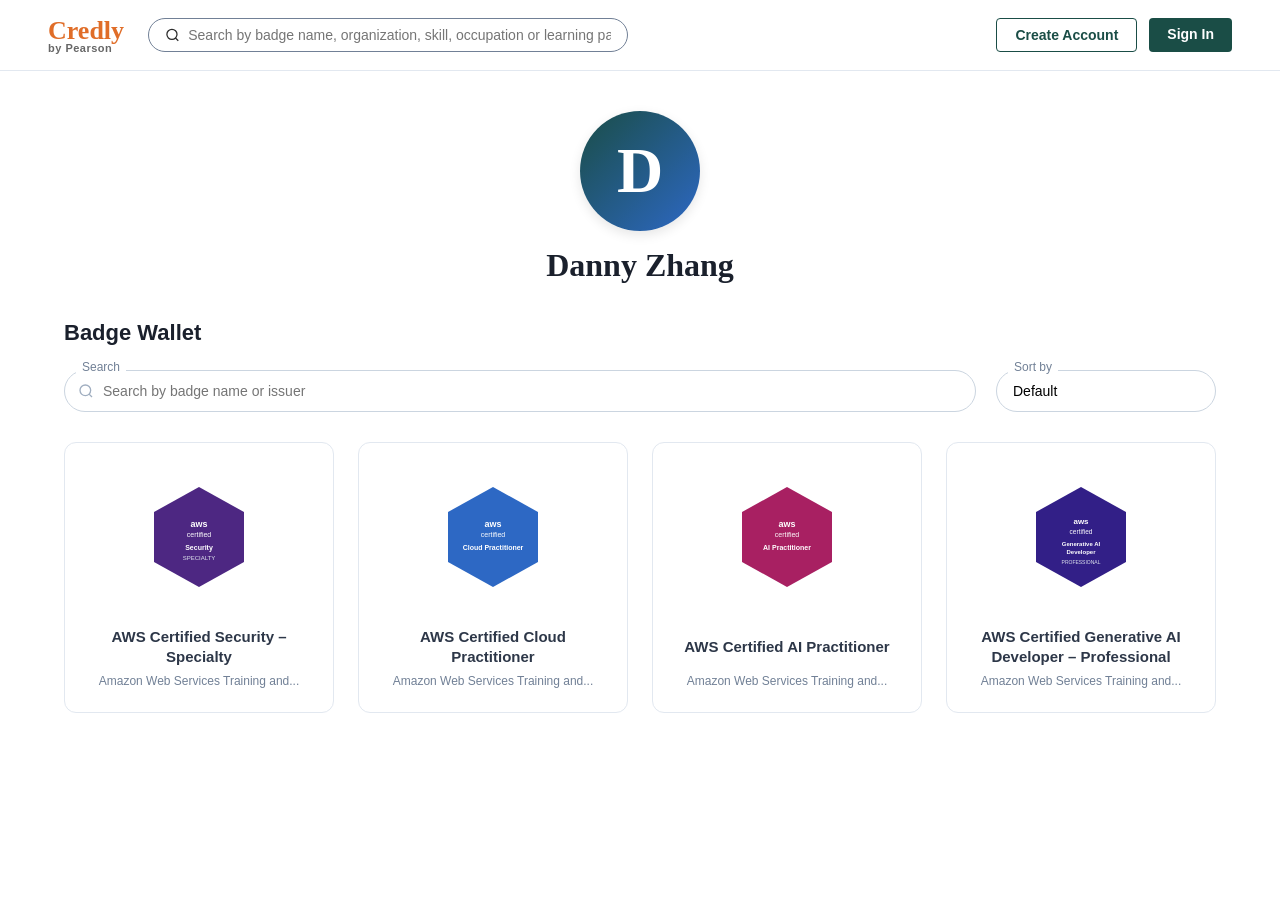
==== index.html @ 785bf1d0 "Add files via upload" ====
<!DOCTYPE html>
<html lang="en">
<head>
  <meta charset="UTF-8">
  <meta name="viewport" content="width=device-width, initial-scale=1.0">
  <title>Matthew Purcell - Credly Profile</title>
  <style>
    * {
      box-sizing: border-box;
      margin: 0;
      padding: 0;
    }
    body {
      font-family: -apple-system, BlinkMacSystemFont, "Segoe UI", Roboto, Helvetica, Arial, sans-serif;
      color: #2b2b2b;
      background-color: #ffffff;
      padding-bottom: 60px;
    }
    header {
      display: flex;
      justify-content: space-between;
      align-items: center;
      padding: 16px 48px;
      border-bottom: 1px solid #e2e8f0;
    }
    .brand-section {
      display: flex;
      align-items: center;
      gap: 24px;
    }
    .logo {
      font-weight: 800;
      font-size: 26px;
      color: #e06d28;
      text-decoration: none;
      font-family: Georgia, serif;
    }
    .logo span {
      font-size: 11px;
      display: block;
      color: #666;
      font-family: sans-serif;
      letter-spacing: 0.5px;
      margin-top: -4px;
    }
    .search-bar-header {
      display: flex;
      align-items: center;
      border: 1px solid #718096;
      border-radius: 20px;
      padding: 8px 16px;
      width: 480px;
      background: #fff;
    }
    .search-bar-header input {
      border: none;
      outline: none;
      width: 100%;
      margin-left: 8px;
      font-size: 14px;
      color: #4a5568;
    }
    .auth-buttons {
      display: flex;
      gap: 12px;
    }
    .btn-outline {
      padding: 8px 18px;
      border: 1.5px solid #1a4d46;
      color: #1a4d46;
      border-radius: 4px;
      font-weight: 600;
      text-decoration: none;
      font-size: 14px;
    }
    .btn-solid {
      padding: 8px 18px;
      background-color: #1a4d46;
      color: #ffffff;
      border-radius: 4px;
      font-weight: 600;
      text-decoration: none;
      font-size: 14px;
    }
    .profile-container {
      text-align: center;
      padding: 40px 20px 30px;
    }
    .profile-name {
      font-family: Georgia, serif;
      font-size: 32px;
      font-weight: 700;
      color: #1a202c;
      margin-bottom: 6px;
    }
    .profile-title {
      font-size: 15px;
      color: #4a5568;
      margin-bottom: 12px;
      font-weight: 500;
    }
    .social-icon {
      display: inline-flex;
      align-items: center;
      justify-content: center;
      width: 20px;
      height: 20px;
      background-color: #0077b5;
      color: white;
      border-radius: 2px;
      font-size: 12px;
      font-weight: bold;
      text-decoration: none;
    }
    .content-section {
      max-width: 1200px;
      margin: 0 auto;
      padding: 0 24px;
    }
    .section-title {
      font-size: 22px;
      font-weight: 700;
      color: #1a202c;
      margin-bottom: 24px;
    }
    .controls-row {
      display: flex;
      justify-content: space-between;
      gap: 20px;
      margin-bottom: 30px;
    }
    .search-filter-box {
      flex: 1;
      position: relative;
    }
    .search-filter-box label {
      position: absolute;
      top: -10px;
      left: 12px;
      background: white;
      padding: 0 6px;
      font-size: 12px;
      color: #718096;
    }
    .search-filter-input {
      width: 100%;
      padding: 12px 14px 12px 38px;
      border: 1px solid #cbd5e0;
      border-radius: 24px;
      font-size: 14px;
      outline: none;
    }
    .search-icon {
      position: absolute;
      left: 14px;
      top: 50%;
      transform: translateY(-50%);
      color: #a0aec0;
    }
    .sort-box {
      position: relative;
      width: 220px;
    }
    .sort-box label {
      position: absolute;
      top: -10px;
      left: 12px;
      background: white;
      padding: 0 6px;
      font-size: 12px;
      color: #718096;
    }
    .avatar-letter {
      width: 120px;
    height: 120px;
    border-radius: 50%;

    background: linear-gradient(135deg, #1a4d46 0%, #2d68c4 100%);
    color: #ffffff;

    font-family: Georgia, serif;
    font-size: 64px;
    font-weight: bold;

    display: flex;
    align-items: center;
    justify-content: center;

    /* Center above Danny Zhang */
    margin: 0 auto 16px;

    box-shadow: 0 4px 12px rgba(0, 0, 0, 0.1);
    }
    .sort-select {
      width: 100%;
      padding: 12px 16px;
      border: 1px solid #cbd5e0;
      border-radius: 24px;
      font-size: 14px;
      outline: none;
      background: white;
      appearance: none;
      cursor: pointer;
    }
    .badge-grid {
      display: grid;
      grid-template-columns: repeat(auto-fill, minmax(250px, 1fr));
      gap: 24px;
    }
    .badge-card {
      border: 1px solid #e2e8f0;
      border-radius: 12px;
      padding: 24px 20px;
      text-align: center;
      text-decoration: none;
      color: inherit;
      transition: transform 0.2s, box-shadow 0.2s;
      background: #ffffff;
      display: flex;
      flex-direction: column;
      align-items: center;
      justify-content: space-between;
    }
    .badge-card:hover {
      transform: translateY(-4px);
      box-shadow: 0 10px 20px rgba(0, 0, 0, 0.08);
    }
    .badge-icon-wrap {
      height: 140px;
      display: flex;
      align-items: center;
      justify-content: center;
      margin-bottom: 20px;
      width: 100%;
    }
    .badge-title {
      font-size: 15px;
      font-weight: 700;
      color: #2d3748;
      margin-bottom: 8px;
      line-height: 1.3;
    }
    .badge-issuer {
      font-size: 12px;
      color: #718096;
    }
  </style>
</head>
<body>

  <header>
    <div class="brand-section">
      <a href="#" class="logo">Credly<span>by Pearson</span></a>
      <div class="search-bar-header">
        <svg width="16" height="16" fill="none" stroke="currentColor" stroke-width="2" viewBox="0 0 24 24"><circle cx="11" cy="11" r="8"/><path d="m21 21-4.35-4.35"/></svg>
        <input type="text" placeholder="Search by badge name, organization, skill, occupation or learning pathway">
      </div>
    </div>
    <div class="auth-buttons">
      <a href="#" class="btn-outline">Create Account</a>
      <a href="#" class="btn-solid">Sign In</a>
    </div>
  </header>

  <section class="profile-container">
    <div class="avatar-letter">D</div>
    <h1 class="profile-name">Danny Zhang</h1>
  </section>

  <section class="content-section">
    <h2 class="section-title">Badge Wallet</h2>

    <div class="controls-row">
      <div class="search-filter-box">
        <label>Search</label>
        <svg class="search-icon" width="16" height="16" fill="none" stroke="currentColor" stroke-width="2" viewBox="0 0 24 24"><circle cx="11" cy="11" r="8"/><path d="m21 21-4.35-4.35"/></svg>
        <input type="text" id="badgeSearch" class="search-filter-input" placeholder="Search by badge name or issuer" onkeyup="filterBadges()">
      </div>
      <div class="sort-box">
        <label>Sort by</label>
        <select class="sort-select">
          <option>Default</option>
          <option>Name A-Z</option>
          <option>Newest</option>
        </select>
      </div>
    </div>

    <div class="badge-grid" id="badgeGrid">
      <a href="./aws_security_specialty_credly_files/index.html" class="badge-card" data-name="AWS Certified Security – Specialty">
        <div class="badge-icon-wrap">
          <svg width="100" height="110" viewBox="0 0 100 110">
            <polygon points="50,5 95,30 95,80 50,105 5,80 5,30" fill="#4d2782" />
            <text x="50" y="45" font-size="9" fill="white" font-weight="bold" text-anchor="middle">aws</text>
            <text x="50" y="55" font-size="7" fill="white" text-anchor="middle">certified</text>
            <text x="50" y="68" font-size="7" fill="white" font-weight="bold" text-anchor="middle">Security</text>
            <text x="50" y="78" font-size="6" fill="#e2e8f0" text-anchor="middle">SPECIALTY</text>
          </svg>
        </div>
        <div class="badge-title">AWS Certified Security – Specialty</div>
        <div class="badge-issuer">Amazon Web Services Training and...</div>
      </a>

      <a href="./aws_cloud_practitioner_credly_files/index.html" class="badge-card" data-name="AWS Certified Cloud Practitioner">
        <div class="badge-icon-wrap">
          <svg width="100" height="110" viewBox="0 0 100 110">
            <polygon points="50,5 95,30 95,80 50,105 5,80 5,30" fill="#2d68c4" />
            <text x="50" y="45" font-size="9" fill="white" font-weight="bold" text-anchor="middle">aws</text>
            <text x="50" y="55" font-size="7" fill="white" text-anchor="middle">certified</text>
            <text x="50" y="68" font-size="7" fill="white" font-weight="bold" text-anchor="middle">Cloud Practitioner</text>
          </svg>
        </div>
        <div class="badge-title">AWS Certified Cloud Practitioner</div>
        <div class="badge-issuer">Amazon Web Services Training and...</div>
      </a>

      <a href="./aws_ai_practitioner_credly_files/index.html" class="badge-card" data-name="AWS Certified AI Practitioner">
        <div class="badge-icon-wrap">
          <svg width="100" height="110" viewBox="0 0 100 110">
            <polygon points="50,5 95,30 95,80 50,105 5,80 5,30" fill="#a82062" />
            <text x="50" y="45" font-size="9" fill="white" font-weight="bold" text-anchor="middle">aws</text>
            <text x="50" y="55" font-size="7" fill="white" text-anchor="middle">certified</text>
            <text x="50" y="68" font-size="7" fill="white" font-weight="bold" text-anchor="middle">AI Practitioner</text>
          </svg>
        </div>
        <div class="badge-title">AWS Certified AI Practitioner</div>
        <div class="badge-issuer">Amazon Web Services Training and...</div>
      </a>

      <a href="./aws_ai_professional_credly_files/index.html" class="badge-card" data-name="AWS Certified Generative AI Developer - Professional">
        <div class="badge-icon-wrap">
          <svg width="100" height="110" viewBox="0 0 100 110">
            <polygon points="50,5 95,30 95,80 50,105 5,80 5,30" fill="#321f87" />
            <text x="50" y="42" font-size="8" fill="white" font-weight="bold" text-anchor="middle">aws</text>
            <text x="50" y="52" font-size="6.5" fill="white" text-anchor="middle">certified</text>
            <text x="50" y="64" font-size="6" fill="white" font-weight="bold" text-anchor="middle">Generative AI</text>
            <text x="50" y="72" font-size="6" fill="white" font-weight="bold" text-anchor="middle">Developer</text>
            <text x="50" y="82" font-size="5" fill="#e2e8f0" text-anchor="middle">PROFESSIONAL</text>
          </svg>
        </div>
        <div class="badge-title">AWS Certified Generative AI Developer – Professional</div>
        <div class="badge-issuer">Amazon Web Services Training and...</div>
      </a>
    </div>
  </section>

  <script>
    function filterBadges() {
      const query = document.getElementById('badgeSearch').value.toLowerCase();
      const cards = document.querySelectorAll('.badge-card');
      cards.forEach(card => {
        const title = card.getAttribute('data-name').toLowerCase();
        if (title.includes(query)) {
          card.style.display = 'flex';
        } else {
          card.style.display = 'none';
        }
      });
    }
  </script>
</body>
</html>
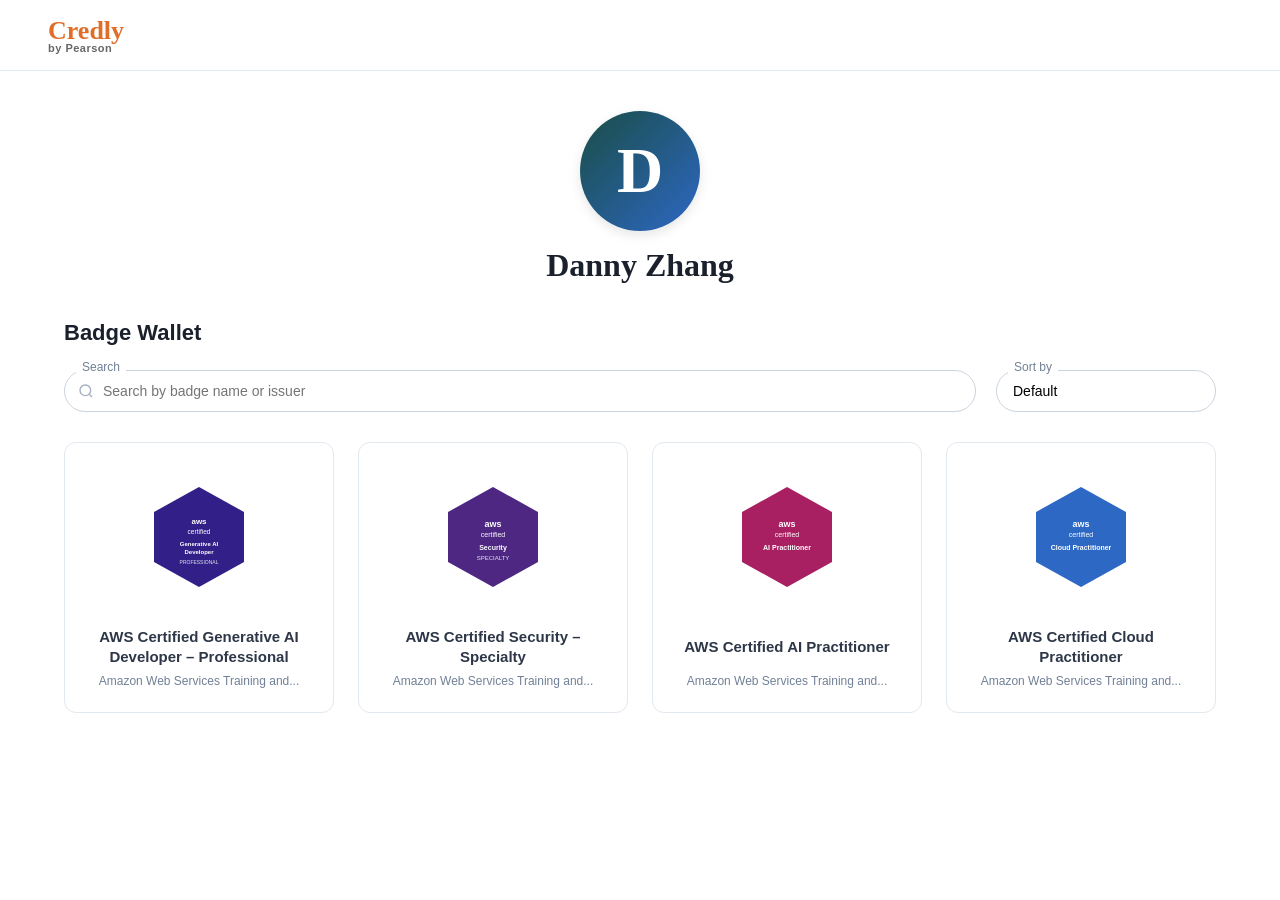
==== commit f3cc10f3: "tst" ====
--- a/index.html
+++ b/index.html
@@ -251,14 +251,6 @@
   <header>
     <div class="brand-section">
       <a href="#" class="logo">Credly<span>by Pearson</span></a>
-      <div class="search-bar-header">
-        <svg width="16" height="16" fill="none" stroke="currentColor" stroke-width="2" viewBox="0 0 24 24"><circle cx="11" cy="11" r="8"/><path d="m21 21-4.35-4.35"/></svg>
-        <input type="text" placeholder="Search by badge name, organization, skill, occupation or learning pathway">
-      </div>
-    </div>
-    <div class="auth-buttons">
-      <a href="#" class="btn-outline">Create Account</a>
-      <a href="#" class="btn-solid">Sign In</a>
     </div>
   </header>
 
@@ -278,10 +270,9 @@
       </div>
       <div class="sort-box">
         <label>Sort by</label>
-        <select class="sort-select">
-          <option>Default</option>
-          <option>Name A-Z</option>
-          <option>Newest</option>
+        <select class="sort-select" id="badgeSort" onchange="sortBadges()">
+          <option value="default">Default</option>
+  <option value="name-az">Name A-Z</option>
         </select>
       </div>
     </div>
@@ -345,18 +336,53 @@
   </section>
 
   <script>
-    function filterBadges() {
-      const query = document.getElementById('badgeSearch').value.toLowerCase();
-      const cards = document.querySelectorAll('.badge-card');
-      cards.forEach(card => {
-        const title = card.getAttribute('data-name').toLowerCase();
-        if (title.includes(query)) {
-          card.style.display = 'flex';
-        } else {
-          card.style.display = 'none';
-        }
+    // Default order: newest to oldest
+const defaultBadgeOrder = [
+  'AWS Certified Generative AI Developer - Professional',
+  'AWS Certified Security – Specialty',
+  'AWS Certified AI Practitioner',
+  'AWS Certified Cloud Practitioner'
+];
+
+function sortBadges() {
+  const grid = document.getElementById('badgeGrid');
+  const cards = Array.from(grid.querySelectorAll('.badge-card'));
+  const sortValue = document.getElementById('badgeSort').value;
+
+  cards.sort((a, b) => {
+    const nameA = a.getAttribute('data-name');
+    const nameB = b.getAttribute('data-name');
+
+    if (sortValue === 'name-az') {
+      return nameA.localeCompare(nameB, undefined, {
+        sensitivity: 'base'
       });
     }
+
+    return defaultBadgeOrder.indexOf(nameA) -
+           defaultBadgeOrder.indexOf(nameB);
+  });
+
+  cards.forEach(card => grid.appendChild(card));
+
+  filterBadges();
+}
+
+function filterBadges() {
+  const query = document
+    .getElementById('badgeSearch')
+    .value.toLowerCase();
+
+  const cards = document.querySelectorAll('.badge-card');
+
+  cards.forEach(card => {
+    const title = card.getAttribute('data-name').toLowerCase();
+    card.style.display = title.includes(query) ? 'flex' : 'none';
+  });
+}
+
+// Apply default sorting when the page loads
+sortBadges();
   </script>
 </body>
 </html>
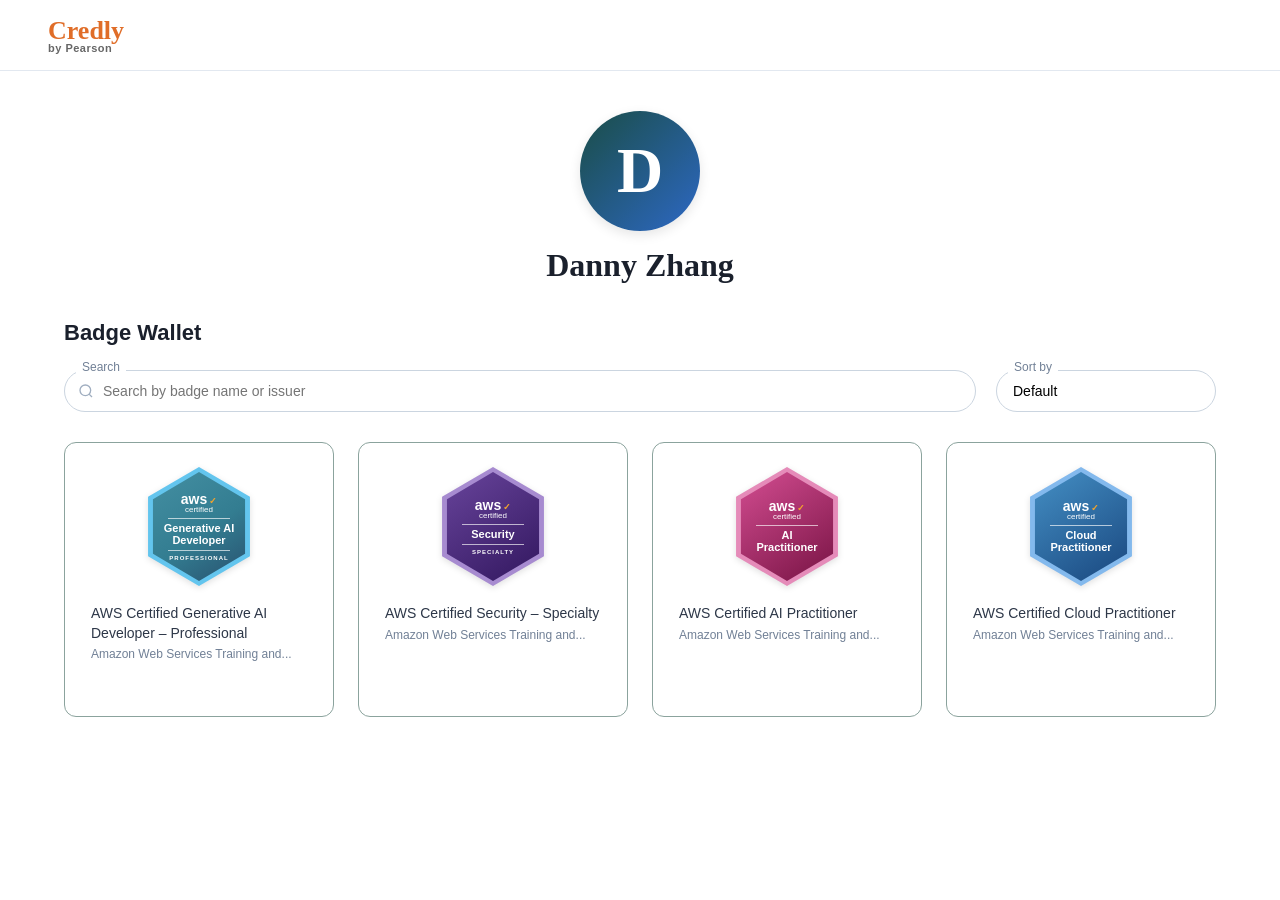
==== commit a3788ef2: "test" ====
--- a/index.html
+++ b/index.html
@@ -3,7 +3,7 @@
 <head>
   <meta charset="UTF-8">
   <meta name="viewport" content="width=device-width, initial-scale=1.0">
-  <title>Matthew Purcell - Credly Profile</title>
+  <title>Danny Zhang - Credly Profile</title>
   <style>
     * {
       box-sizing: border-box;
@@ -207,43 +207,153 @@
       grid-template-columns: repeat(auto-fill, minmax(250px, 1fr));
       gap: 24px;
     }
+
     .badge-card {
-      border: 1px solid #e2e8f0;
-      border-radius: 12px;
-      padding: 24px 20px;
-      text-align: center;
-      text-decoration: none;
-      color: inherit;
-      transition: transform 0.2s, box-shadow 0.2s;
-      background: #ffffff;
-      display: flex;
-      flex-direction: column;
-      align-items: center;
-      justify-content: space-between;
-    }
-    .badge-card:hover {
-      transform: translateY(-4px);
-      box-shadow: 0 10px 20px rgba(0, 0, 0, 0.08);
-    }
-    .badge-icon-wrap {
+  border: 1px solid #8ba39d;
+  border-radius: 12px;
+  padding: 24px 26px;
+  min-height: 275px;
+
+  text-align: left;
+  text-decoration: none;
+  color: inherit;
+
+  background: #ffffff;
+  display: flex;
+  flex-direction: column;
+  align-items: center;
+  justify-content: flex-start;
+
+  transition: transform 0.2s, box-shadow 0.2s;
+}
+
+.badge-card:hover {
+  transform: translateY(-4px);
+  box-shadow: 0 10px 20px rgba(0, 0, 0, 0.08);
+}
+    /* .badge-icon-wrap {
       height: 140px;
       display: flex;
       align-items: center;
       justify-content: center;
       margin-bottom: 20px;
       width: 100%;
-    }
-    .badge-title {
-      font-size: 15px;
-      font-weight: 700;
-      color: #2d3748;
-      margin-bottom: 8px;
-      line-height: 1.3;
-    }
-    .badge-issuer {
-      font-size: 12px;
-      color: #718096;
-    }
+    } */
+    
+    /* Hexagonal AWS badge artwork */
+.badge-icon-wrap {
+  height: 125px;
+  display: flex;
+  align-items: flex-start;
+  justify-content: center;
+  margin-bottom: 8px;
+  width: 100%;
+}
+.badge-title {
+  width: 100%;
+  text-align: left;
+  font-size: 14px;
+  font-weight: 400;
+  color: #2d3748;
+  line-height: 1.4;
+  margin-bottom: 4px;
+}
+
+.badge-issuer {
+  width: 100%;
+  text-align: left;
+  font-size: 12px;
+  color: #718096;
+  margin-bottom: 10px;
+}
+.badge-art {
+  width: 104px;
+  height: 119px;
+  flex-shrink: 0;
+  margin: 0 auto 18px;
+  filter: drop-shadow(0 2px 3px rgba(0, 0, 0, 0.12));
+}
+
+.badge-art-border {
+  width: 100%;
+  height: 100%;
+  background: var(--badge-border);
+  clip-path: polygon(
+    50% 0%,
+    99% 25%,
+    99% 75%,
+    50% 100%,
+    1% 75%,
+    1% 25%
+  );
+  padding: 5px;
+}
+
+.badge-art-background {
+  width: 100%;
+  height: 100%;
+  background: var(--badge-background);
+  clip-path: polygon(
+    50% 0%,
+    99% 25%,
+    99% 75%,
+    50% 100%,
+    1% 75%,
+    1% 25%
+  );
+  color: white;
+  display: flex;
+  flex-direction: column;
+  align-items: center;
+  justify-content: center;
+  text-align: center;
+  padding: 8px 6px;
+}
+
+.badge-art-logo {
+  font-size: 14px;
+  font-weight: bold;
+  line-height: 1;
+}
+
+.badge-art-check {
+  color: #f3a42c;
+  font-size: 9px;
+  margin-left: 2px;
+}
+
+.badge-art-certified {
+  font-size: 8px;
+  margin-bottom: 4px;
+  font-weight: 300;
+  line-height: 1;
+}
+
+.badge-art-divider {
+  width: 75%;
+  height: 1px;
+  flex-shrink: 0;
+  background: rgba(255, 255, 255, 0.65);
+  margin-bottom: 4px;
+}
+
+.badge-art-title {
+  font-size: 11px;
+  font-weight: bold;
+  line-height: 1.05;
+}
+
+.badge-art-bottom-divider {
+  margin-top: 4px;
+  margin-bottom: 4px;
+}
+
+.badge-art-level {
+  font-size: 6px;
+  font-weight: bold;
+  letter-spacing: 1px;
+  line-height: 1;
+}
   </style>
 </head>
 <body>
@@ -279,56 +389,77 @@
 
     <div class="badge-grid" id="badgeGrid">
       <a href="./aws_security_specialty_credly_files/index.html" class="badge-card" data-name="AWS Certified Security – Specialty">
-        <div class="badge-icon-wrap">
-          <svg width="100" height="110" viewBox="0 0 100 110">
-            <polygon points="50,5 95,30 95,80 50,105 5,80 5,30" fill="#4d2782" />
-            <text x="50" y="45" font-size="9" fill="white" font-weight="bold" text-anchor="middle">aws</text>
-            <text x="50" y="55" font-size="7" fill="white" text-anchor="middle">certified</text>
-            <text x="50" y="68" font-size="7" fill="white" font-weight="bold" text-anchor="middle">Security</text>
-            <text x="50" y="78" font-size="6" fill="#e2e8f0" text-anchor="middle">SPECIALTY</text>
-          </svg>
-        </div>
+        <div class="badge-art" style="
+  --badge-border: #a78bd0;
+  --badge-background: linear-gradient(145deg, #68449b, #32175f);
+">
+  <div class="badge-art-border">
+    <div class="badge-art-background">
+      <div class="badge-art-logo">aws<span class="badge-art-check">✓</span></div>
+      <div class="badge-art-certified">certified</div>
+      <div class="badge-art-divider"></div>
+      <div class="badge-art-title">Security</div>
+      <div class="badge-art-divider badge-art-bottom-divider"></div>
+      <div class="badge-art-level">SPECIALTY</div>
+    </div>
+  </div>
+</div>
         <div class="badge-title">AWS Certified Security – Specialty</div>
         <div class="badge-issuer">Amazon Web Services Training and...</div>
       </a>
 
       <a href="./aws_cloud_practitioner_credly_files/index.html" class="badge-card" data-name="AWS Certified Cloud Practitioner">
-        <div class="badge-icon-wrap">
-          <svg width="100" height="110" viewBox="0 0 100 110">
-            <polygon points="50,5 95,30 95,80 50,105 5,80 5,30" fill="#2d68c4" />
-            <text x="50" y="45" font-size="9" fill="white" font-weight="bold" text-anchor="middle">aws</text>
-            <text x="50" y="55" font-size="7" fill="white" text-anchor="middle">certified</text>
-            <text x="50" y="68" font-size="7" fill="white" font-weight="bold" text-anchor="middle">Cloud Practitioner</text>
-          </svg>
-        </div>
+        <div class="badge-art" style="
+  --badge-border: #83b9ed;
+  --badge-background: linear-gradient(145deg, #448fc4, #19477f);
+">
+  <div class="badge-art-border">
+    <div class="badge-art-background">
+      <div class="badge-art-logo">aws<span class="badge-art-check">✓</span></div>
+      <div class="badge-art-certified">certified</div>
+      <div class="badge-art-divider"></div>
+      <div class="badge-art-title">Cloud<br>Practitioner</div>
+    </div>
+  </div>
+</div>
         <div class="badge-title">AWS Certified Cloud Practitioner</div>
         <div class="badge-issuer">Amazon Web Services Training and...</div>
       </a>
 
       <a href="./aws_ai_practitioner_credly_files/index.html" class="badge-card" data-name="AWS Certified AI Practitioner">
-        <div class="badge-icon-wrap">
-          <svg width="100" height="110" viewBox="0 0 100 110">
-            <polygon points="50,5 95,30 95,80 50,105 5,80 5,30" fill="#a82062" />
-            <text x="50" y="45" font-size="9" fill="white" font-weight="bold" text-anchor="middle">aws</text>
-            <text x="50" y="55" font-size="7" fill="white" text-anchor="middle">certified</text>
-            <text x="50" y="68" font-size="7" fill="white" font-weight="bold" text-anchor="middle">AI Practitioner</text>
-          </svg>
-        </div>
+        <div class="badge-art" style="
+  --badge-border: #e58bb9;
+  --badge-background: linear-gradient(145deg, #d34d91, #781344);
+">
+  <div class="badge-art-border">
+    <div class="badge-art-background">
+      <div class="badge-art-logo">aws<span class="badge-art-check">✓</span></div>
+      <div class="badge-art-certified">certified</div>
+      <div class="badge-art-divider"></div>
+      <div class="badge-art-title">AI<br>Practitioner</div>
+    </div>
+  </div>
+</div>
         <div class="badge-title">AWS Certified AI Practitioner</div>
         <div class="badge-issuer">Amazon Web Services Training and...</div>
       </a>
 
       <a href="./aws_ai_professional_credly_files/index.html" class="badge-card" data-name="AWS Certified Generative AI Developer - Professional">
-        <div class="badge-icon-wrap">
-          <svg width="100" height="110" viewBox="0 0 100 110">
-            <polygon points="50,5 95,30 95,80 50,105 5,80 5,30" fill="#321f87" />
-            <text x="50" y="42" font-size="8" fill="white" font-weight="bold" text-anchor="middle">aws</text>
-            <text x="50" y="52" font-size="6.5" fill="white" text-anchor="middle">certified</text>
-            <text x="50" y="64" font-size="6" fill="white" font-weight="bold" text-anchor="middle">Generative AI</text>
-            <text x="50" y="72" font-size="6" fill="white" font-weight="bold" text-anchor="middle">Developer</text>
-            <text x="50" y="82" font-size="5" fill="#e2e8f0" text-anchor="middle">PROFESSIONAL</text>
-          </svg>
-        </div>
+        <div class="badge-art" style="
+  --badge-border: #63c5ee;
+  --badge-background: linear-gradient(145deg, #448fa2, #337d91 55%, #28516f);
+">
+  <div class="badge-art-border">
+    <div class="badge-art-background">
+      <div class="badge-art-logo">aws<span class="badge-art-check">✓</span></div>
+      <div class="badge-art-certified">certified</div>
+      <div class="badge-art-divider"></div>
+      <div class="badge-art-title">Generative AI<br>Developer</div>
+      <div class="badge-art-divider badge-art-bottom-divider"></div>
+      <div class="badge-art-level">PROFESSIONAL</div>
+    </div>
+  </div>
+</div>
         <div class="badge-title">AWS Certified Generative AI Developer – Professional</div>
         <div class="badge-issuer">Amazon Web Services Training and...</div>
       </a>
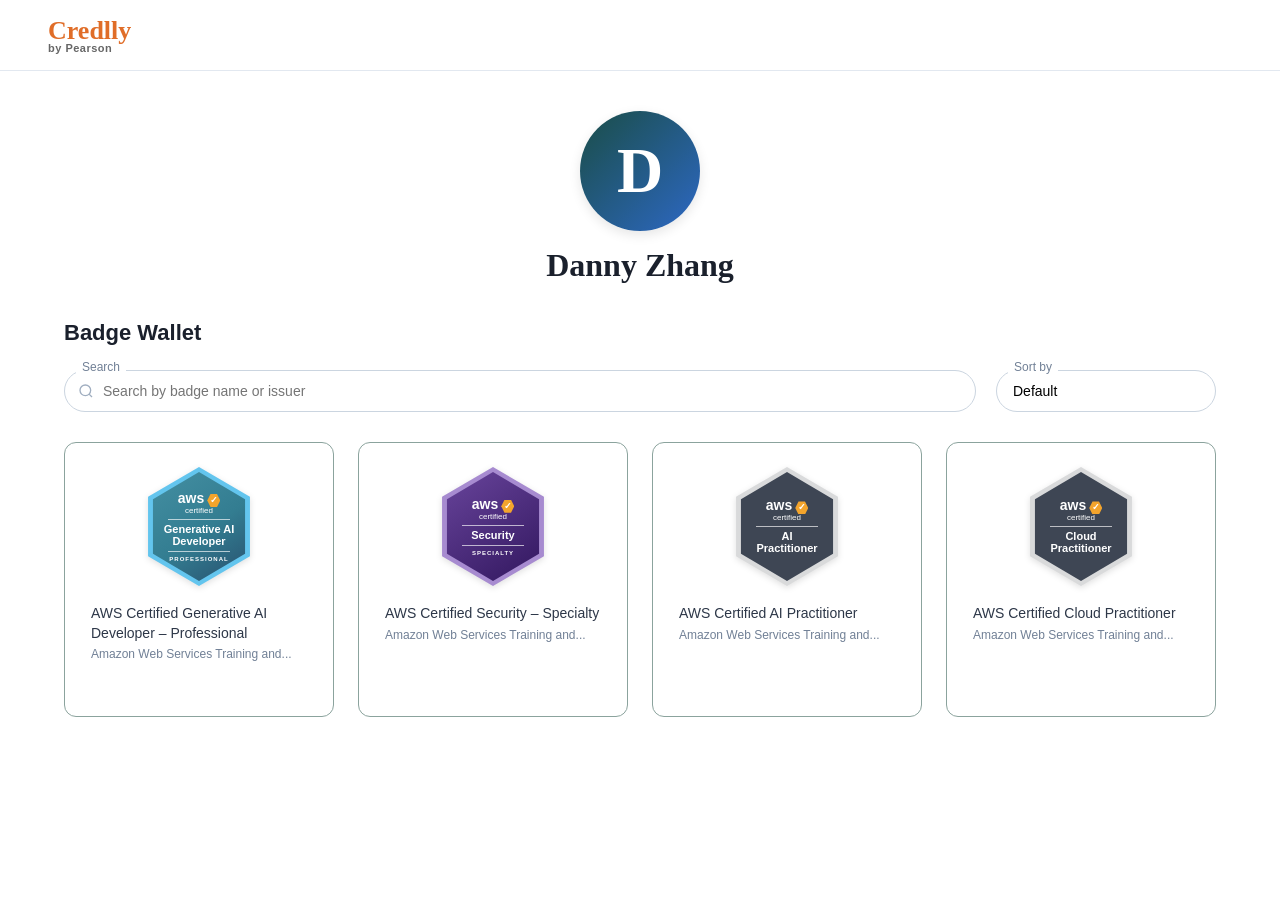
==== commit be957d36: "test" ====
--- a/index.html
+++ b/index.html
@@ -3,7 +3,7 @@
 <head>
   <meta charset="UTF-8">
   <meta name="viewport" content="width=device-width, initial-scale=1.0">
-  <title>Danny Zhang - Credly Profile</title>
+  <title>Danny Zhang - Credlly Profile</title>
   <style>
     * {
       box-sizing: border-box;
@@ -317,9 +317,30 @@
 }
 
 .badge-art-check {
-  color: #f3a42c;
+  display: inline-flex;
+  align-items: center;
+  justify-content: center;
+
+  width: 13px;
+  height: 13px;
+
+  background: #f3a42c;
+  color: #ffffff;
+
   font-size: 9px;
-  margin-left: 2px;
+  font-weight: bold;
+  line-height: 1;
+
+  margin-left: 3px;
+
+  clip-path: polygon(
+    25% 0%,
+    75% 0%,
+    100% 50%,
+    75% 100%,
+    25% 100%,
+    0% 50%
+  );
 }
 
 .badge-art-certified {
@@ -354,13 +375,18 @@
   letter-spacing: 1px;
   line-height: 1;
 }
+.badge-card[data-name="AWS Certified Cloud Practitioner"] .badge-art-background,
+.badge-card[data-name="AWS Certified AI Practitioner"] .badge-art-background {
+    background: #3E4654 !important;
+    border-color: #D9DADB;
+}
   </style>
 </head>
 <body>
 
   <header>
     <div class="brand-section">
-      <a href="#" class="logo">Credly<span>by Pearson</span></a>
+      <a href="#" class="logo">Credlly<span>by Pearson</span></a>
     </div>
   </header>
 
@@ -410,7 +436,7 @@
 
       <a href="./aws_cloud_practitioner_credly_files/index.html" class="badge-card" data-name="AWS Certified Cloud Practitioner">
         <div class="badge-art" style="
-  --badge-border: #83b9ed;
+  --badge-border: #D9DADB;
   --badge-background: linear-gradient(145deg, #448fc4, #19477f);
 ">
   <div class="badge-art-border">
@@ -428,7 +454,7 @@
 
       <a href="./aws_ai_practitioner_credly_files/index.html" class="badge-card" data-name="AWS Certified AI Practitioner">
         <div class="badge-art" style="
-  --badge-border: #e58bb9;
+  --badge-border: #D9DADB;
   --badge-background: linear-gradient(145deg, #d34d91, #781344);
 ">
   <div class="badge-art-border">
